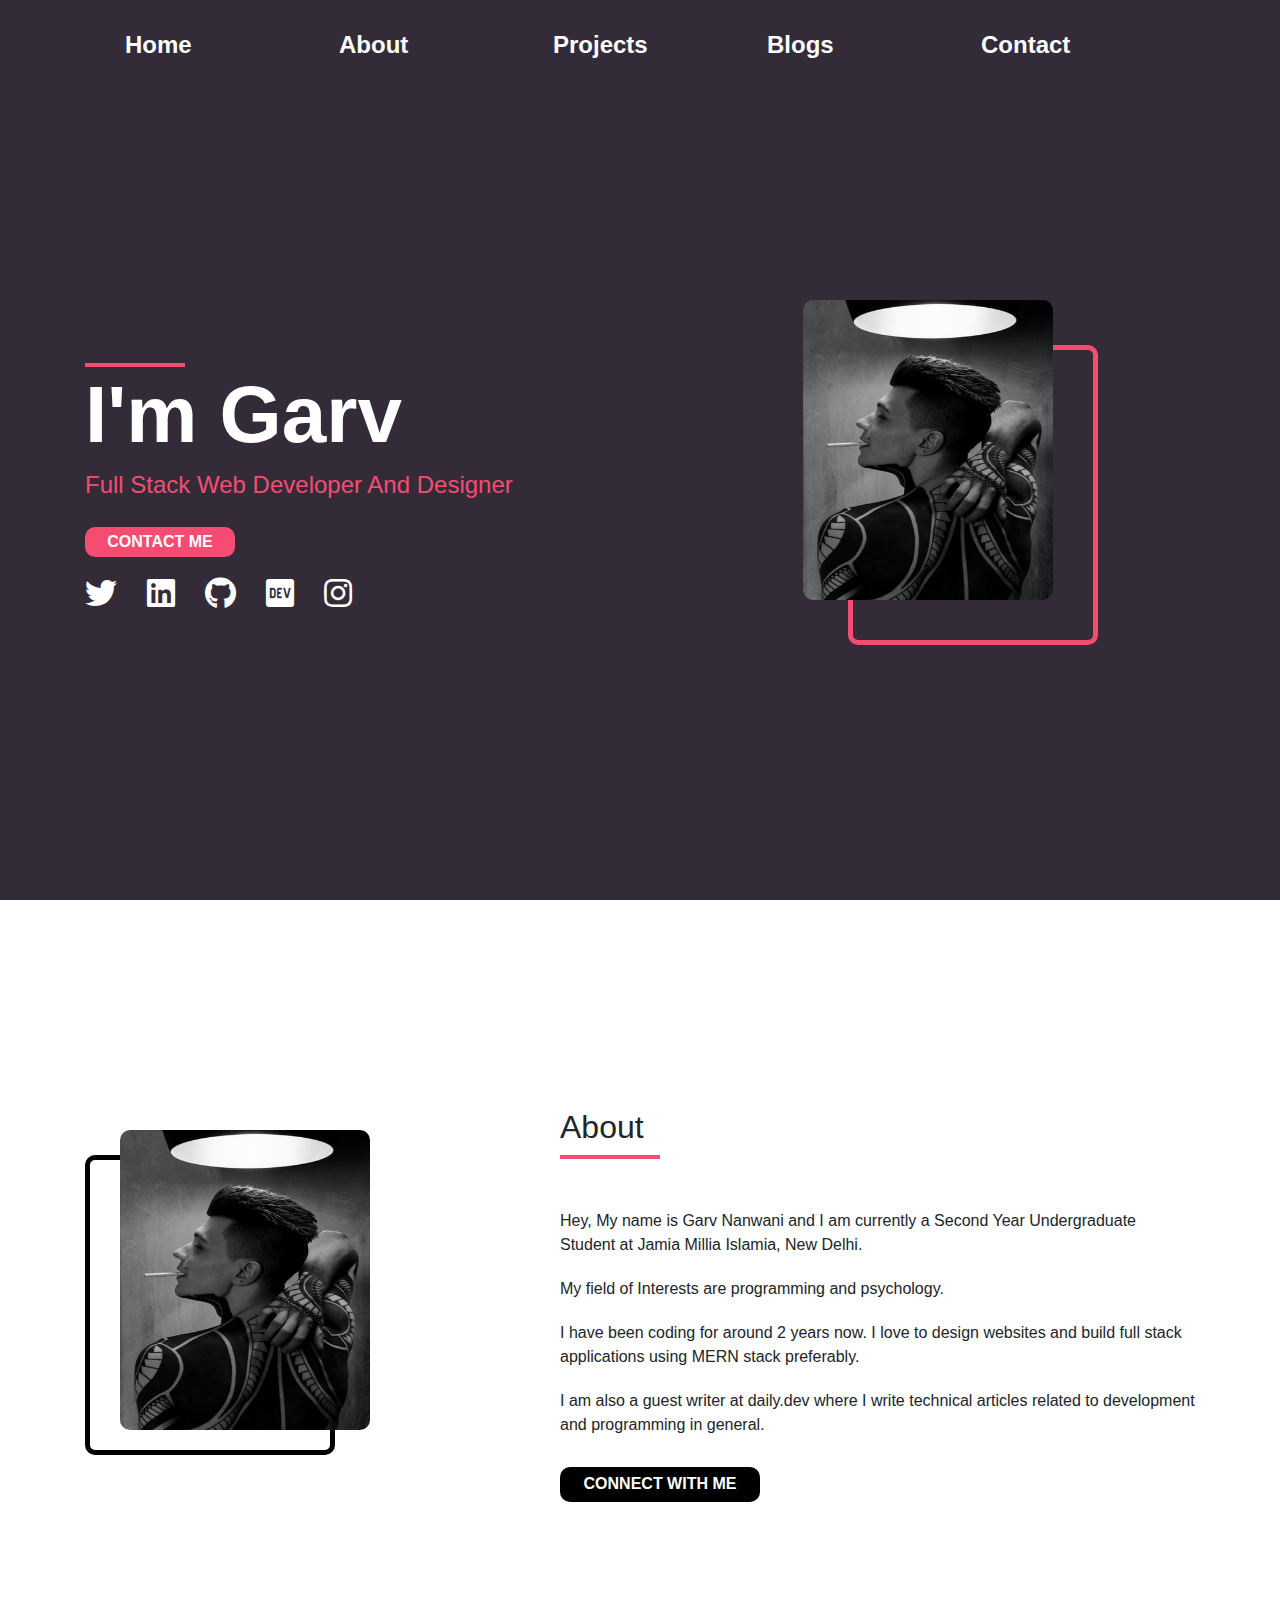
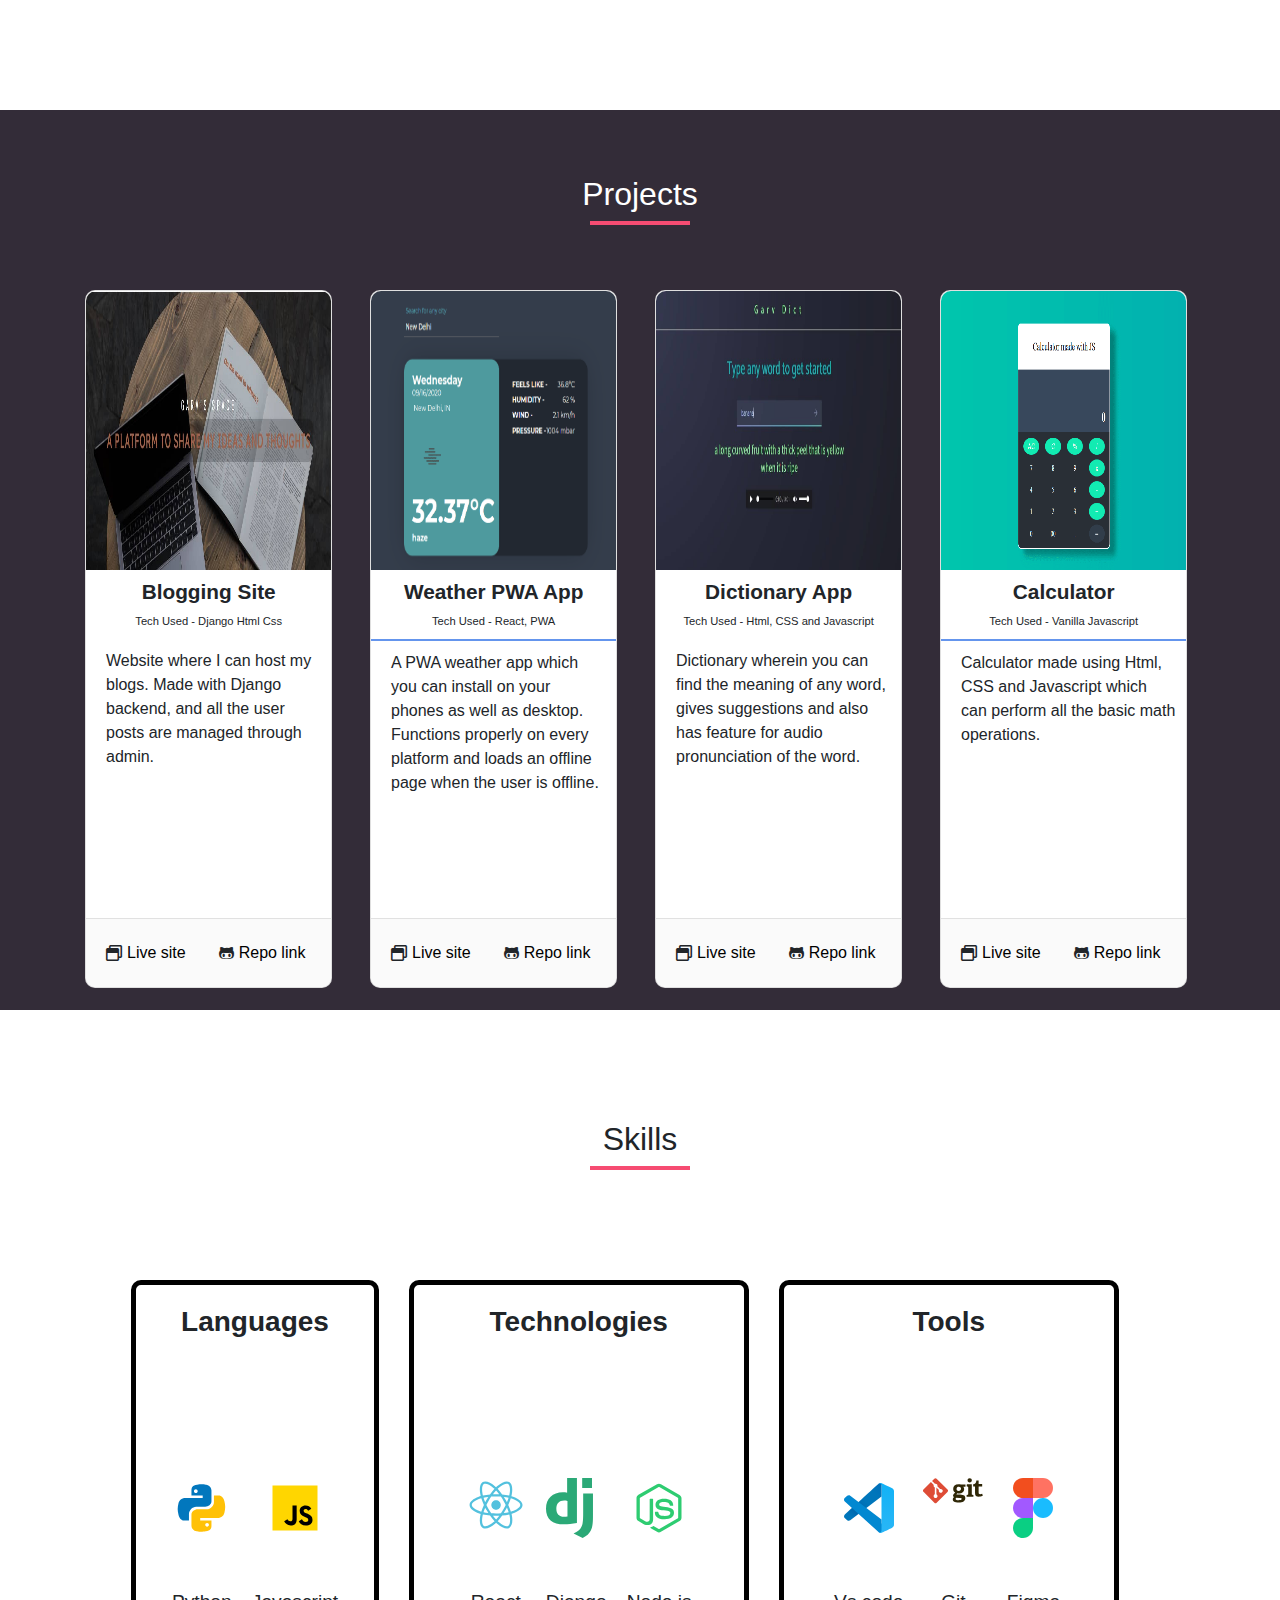
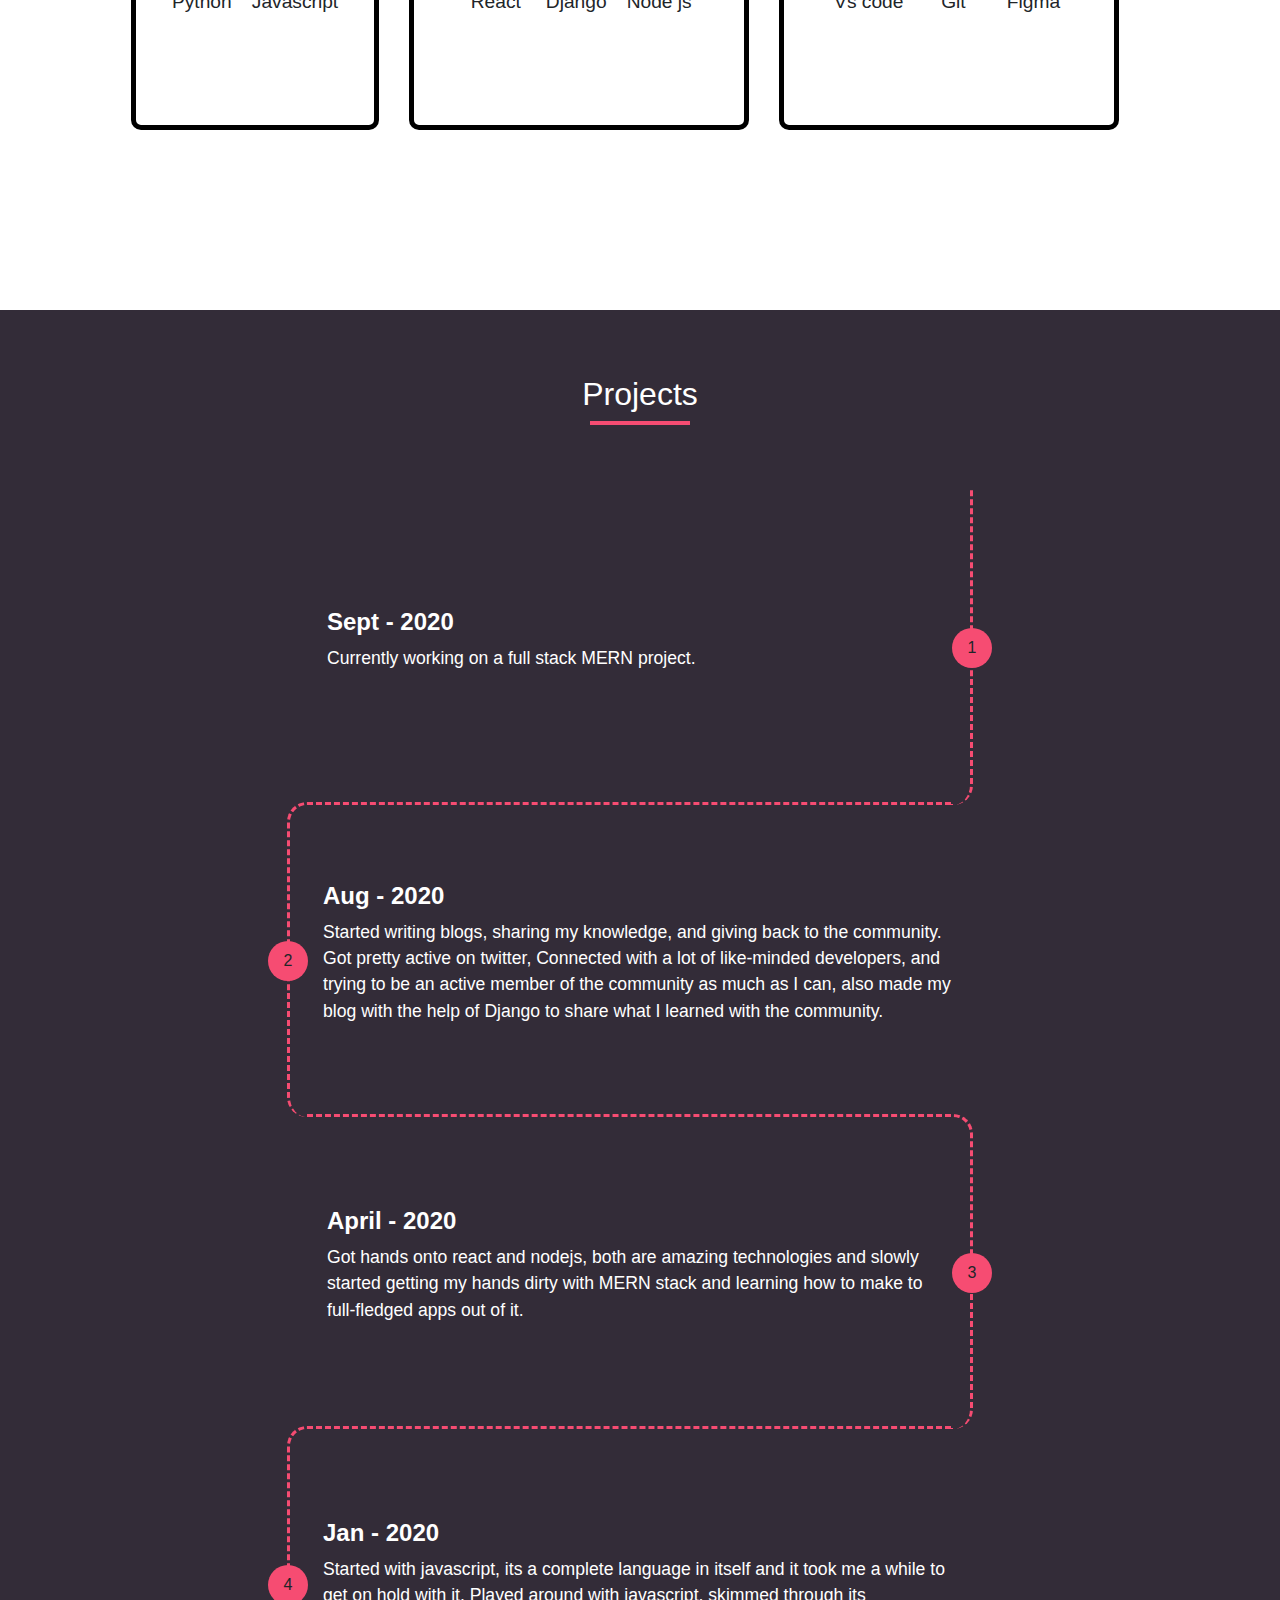
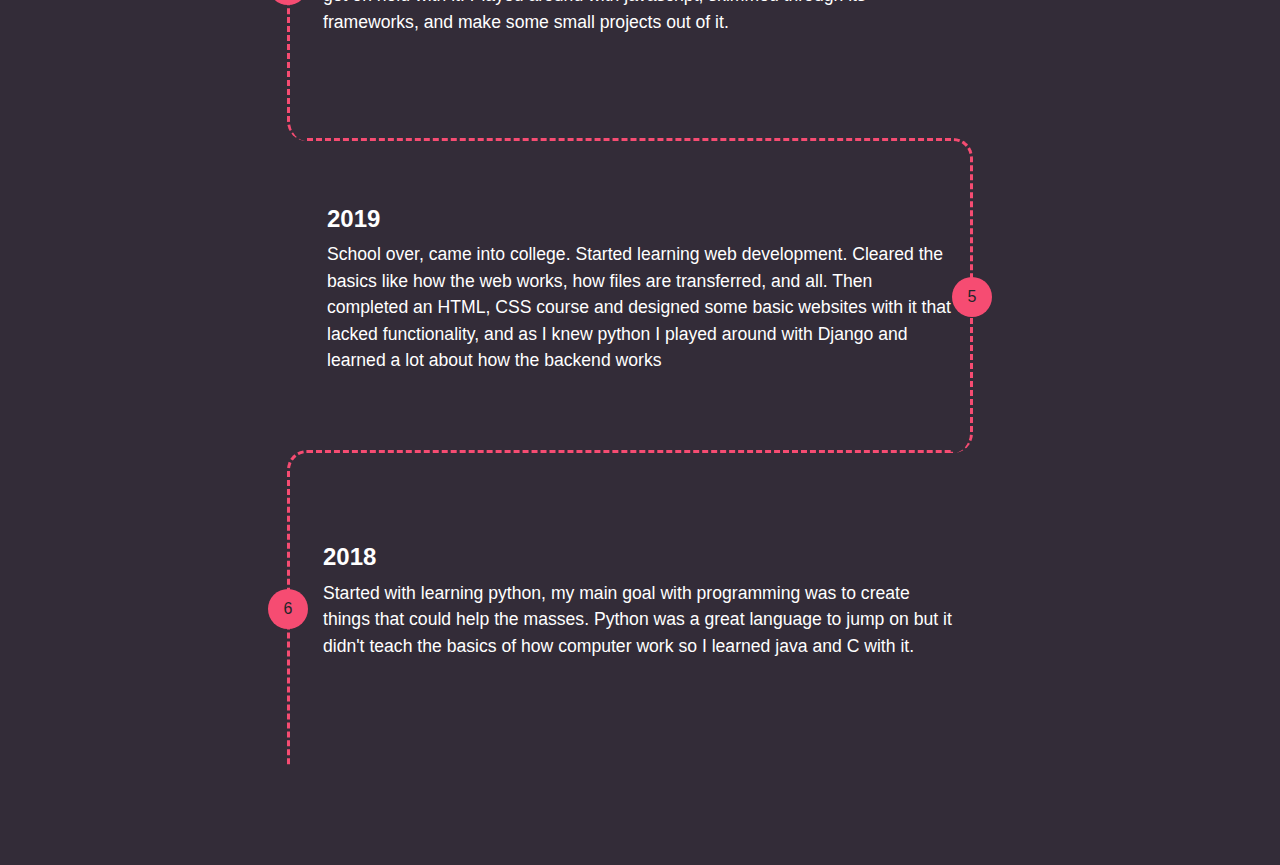
==== index.html @ 320e257b "bai tap webs" ====
<!DOCTYPE html>
<html lang="en">
  <head>
    <meta charset="utf-8" />
    <meta
      name="viewport"
      content="width=device-width, initial-scale=1, shrink-to-fit=no"
    />
    <link
      rel="stylesheet"
      href="https://maxcdn.bootstrapcdn.com/bootstrap/4.0.0/css/bootstrap.min.css"
      integrity="sha384-Gn5384xqQ1aoWXA+058RXPxPg6fy4IWvTNh0E263XmFcJlSAwiGgFAW/dAiS6JXm"
      crossorigin="anonymous"
    />
    <link
      href="https://fonts.googleapis.com/css2?family=Lato:wght@400;700&display=swap"
      rel="stylesheet"
    />
    <link
      rel="stylesheet"
      href="https://use.fontawesome.com/releases/v5.6.3/css/all.css"
    />
    <link rel="stylesheet" href="./css/style.css" />
    <title>DEVERLOP</title>
  </head>
  <body>
    <section id="section-1">
      <div class="container-fluid header">
        <!-- list menu -->
        <div class="container menu">
          <nav>
            <ul>
              <li><a href="">Home</a></li>
              <li><a href="#section-2">About</a></li>
              <li><a href="">Projects</a></li>
              <li><a href="">Blogs</a></li>
              <li><a href="">Contact</a></li>
            </ul>
          </nav>
        </div>
        <!-- main avatar -->
        <div class="container main-avatar">
          <div class="row main">
            <div class="col-7 main-left">
              <div class="underline"></div>
              <h1>I'm Garv</h1>
              <h4>Full Stack Web Developer And Designer</h4>
              <a href="">CONTACT ME</a>
              <div class="icon-avt">
                <i class="fab fa-twitter"></i>
                <i class="fab fa-linkedin"></i>
                <i class="fab fa-github"></i>
                <i class="fab fa-dev"></i>
                <i class="fab fa-instagram"></i>
              </div>
            </div>
            <div class="col-5 main-right">
              <div class="rigth-avt">
                <img src="./img/avt.jfif" alt="" />
              </div>
            </div>
          </div>
        </div>
      </div>
    </section>
    <!-- ABOUT -->
    <section id="section-2">
      <div class="container-fluid about">
        <div class="container">
          <div class="row main-about">
            <div class="col-md-5 left-about">
              <div class="avatar-about">
                <img src="./img/avt.jfif" alt="" />
              </div>
            </div>
            <div class="col-md-7 right-about">
              <h2>About</h2>
              <div class="underline"></div>
              <p>
                Hey, My name is Garv Nanwani and I am currently a Second Year
                Undergraduate Student at Jamia Millia Islamia, New Delhi.
              </p>
              <p>My field of Interests are programming and psychology.</p>
              <p>
                I have been coding for around 2 years now. I love to design
                websites and build full stack applications using MERN stack
                preferably.
              </p>
              <p>
                I am also a guest writer at daily.dev where I write technical
                articles related to development and programming in general.
              </p>
              <a href="">CONNECT WITH ME</a>
            </div>
          </div>
        </div>
      </div>
    </section>
    <!-- PROJECTS -->
    <section id="section-3">
      <div class="container-fluid project">
        <div class="container">
          <div class="item">
            <h2>Projects</h2>
            <div class="underline"></div>
          </div>
          <div class="row main-project">
            <div class="col-md-3 col-sm-6">
              <div class="card">
                <img src="./img/prd-1.jpg" alt="" />
                <div class="conten">
                  <h2>Blogging Site</h2>
                  <span>Tech Used - Django Html Css</span>
                  <p>
                    Website where I can host my blogs. Made with Django backend,
                    and all the user posts are managed through admin.
                  </p>
                </div>
                <div class="btn-prd">
                  <div class="btn-prd-left">
                    <i class="far fa-window-restore"></i>
                    <a href="">Live site</a>
                  </div>
                  <div class="btn-prd-right">
                    <i class="fab fa-github-alt"></i>
                    <a href="">Repo link</a>
                  </div>
                </div>
              </div>
            </div>
            <div class="col-md-3 col-sm-6">
              <div class="card">
                <img src="./img/prd-2.png" alt="" />
                <div class="conten">
                  <h2>Weather PWA App</h2>
                  <span>Tech Used - React, PWA</span>
                  <div class="gach-ngang"></div>
                  <p>
                    A PWA weather app which you can install on your phones as
                    well as desktop. Functions properly on every platform and
                    loads an offline page when the user is offline.
                  </p>
                </div>
                <div class="btn-prd">
                  <div class="btn-prd-left">
                    <i class="far fa-window-restore"></i>
                    <a href="">Live site</a>
                  </div>
                  <div class="btn-prd-right">
                    <i class="fab fa-github-alt"></i>
                    <a href="">Repo link</a>
                  </div>
                </div>
              </div>
            </div>
            <div class="col-md-3 col-sm-6">
              <div class="card">
                <img src="./img/prd-3.jpg" alt="" />
                <div class="conten">
                  <h2>Dictionary App</h2>
                  <span>Tech Used - Html, CSS and Javascript</span>
                  <p>
                    Dictionary wherein you can find the meaning of any word,
                    gives suggestions and also has feature for audio
                    pronunciation of the word.
                  </p>
                </div>
                <div class="btn-prd">
                  <div class="btn-prd-left">
                    <i class="far fa-window-restore"></i>
                    <a href="">Live site</a>
                  </div>
                  <div class="btn-prd-right">
                    <i class="fab fa-github-alt"></i>
                    <a href="">Repo link</a>
                  </div>
                </div>
              </div>
            </div>
            <div class="col-md-3 col-sm-6">
              <div class="card">
                <img src="./img/prd-4.png" alt="" />
                <div class="conten">
                  <h2>Calculator</h2>
                  <span>Tech Used - Vanilla Javascript</span>
                  <div class="gach-ngang"></div>
                  <p>
                    Calculator made using Html, CSS and Javascript which can
                    perform all the basic math operations.
                  </p>
                </div>
                <div class="btn-prd">
                  <div class="btn-prd-left">
                    <i class="far fa-window-restore"></i>
                    <a href="">Live site</a>
                  </div>
                  <div class="btn-prd-right">
                    <i class="fab fa-github-alt"></i>
                    <a href="">Repo link</a>
                  </div>
                </div>
              </div>
            </div>
          </div>
        </div>
      </div>
    </section>
    <section id="section-4">
      <div class="container-fluid skill">
        <div class="container">
          <div class="item-1">
            <h2>Skills</h2>
            <div class="underline"></div>
          </div>
          <div class="row main-skill">
            <div class="col-md-3">
              <div class="prd-sklill">
                <h3>Languages</h3>
                <div class="row">
                  <div class="item-skill">
                    <img src="./img/python.svg" alt="" />
                    <p>Python</p>
                  </div>
                  <div class="item-skill">
                    <img src="./img/js.svg" alt="" />
                    <p>Javascript</p>
                  </div>
                </div>
              </div>
            </div>
            <div class="col-md-4">
              <div class="prd-sklill">
                <h3>Technologies</h3>
                <div class="row">
                  <div class="item-skill">
                    <img src="./img/react.svg" alt="" />
                    <p>React</p>
                  </div>
                  <div class="item-skill">
                    <img src="./img/dj.svg" alt="" />
                    <p>Django</p>
                  </div>
                  <div class="item-skill">
                    <img src="./img/nodejs.svg" alt="" />
                    <p>Node js</p>
                  </div>
                </div>
              </div>
            </div>
            <div class="col-md-4">
              <div class="prd-sklill">
                <h3>Tools</h3>
                <div class="row">
                  <div class="item-skill">
                    <img src="./img/vscode.svg" alt="" />
                    <p>Vs code</p>
                  </div>
                  <div class="item-skill">
                    <img src="./img/git.svg" alt="" />
                    <p>Git</p>
                  </div>
                  <div class="item-skill">
                    <img src="./img/figma.svg" alt="" />
                    <p>Figma</p>
                  </div>
                </div>
              </div>
            </div>
          </div>
        </div>
      </div>
    </section>
    <!-- Time line -->
    <section id="timeline">
      <div class="container-fluid timeline">
        <div class="container main-timeline">
          <div class="item">
            <h2>Projects</h2>
            <div class="underline"></div>
          </div>
          <div class="prd-timeline-1">
            <div class="item-prd-1">
              <h4>Sept - 2020</h4>
              <p>Currently working on a full stack MERN project.</p>
            </div>
            <div class="span-prd-1">
              <span>1</span>
            </div>
          </div>
          <div class="prd-timeline-2">
            <div class="span-prd-1 span-prd-2">
              <span>2</span>
            </div>
            <div class="item-prd-2">
              <h4>Aug - 2020</h4>
              <p>
                Started writing blogs, sharing my knowledge, and giving back to
                the community. Got pretty active on twitter, Connected with a
                lot of like-minded developers, and trying to be an active member
                of the community as much as I can, also made my blog with the
                help of Django to share what I learned with the community.
              </p>
            </div>
          </div>
          <div class="prd-timeline-3">
            <div class="item-prd-1">
              <h4>April - 2020</h4>
              <p>
                Got hands onto react and nodejs, both are amazing technologies
                and slowly started getting my hands dirty with MERN stack and
                learning how to make to full-fledged apps out of it.
              </p>
            </div>
            <div class="span-prd-1">
              <span>3</span>
            </div>
          </div>
          <div class="prd-timeline-2">
            <div class="span-prd-1 span-prd-2">
              <span>4</span>
            </div>
            <div class="item-prd-2">
              <h4>Jan - 2020</h4>
              <p>
                Started with javascript, its a complete language in itself and
                it took me a while to get on hold with it. Played around with
                javascript, skimmed through its frameworks, and make some small
                projects out of it.
              </p>
            </div>
          </div>
          <div class="prd-timeline-3">
            <div class="item-prd-1">
              <h4>2019</h4>
              <p>
                School over, came into college. Started learning web
                development. Cleared the basics like how the web works, how
                files are transferred, and all. Then completed an HTML, CSS
                course and designed some basic websites with it that lacked
                functionality, and as I knew python I played around with Django
                and learned a lot about how the backend works
              </p>
            </div>
            <div class="span-prd-1">
              <span>5</span>
            </div>
          </div>
          <div class="prd-timeline-2 prd-timeline-4">
            <div class="span-prd-1 span-prd-2">
              <span>6</span>
            </div>
            <div class="item-prd-2">
              <h4>2018</h4>
              <p>
                Started with learning python, my main goal with programming was
                to create things that could help the masses. Python was a great
                language to jump on but it didn't teach the basics of how
                computer work so I learned java and C with it.
              </p>
            </div>
          </div>
        </div>
      </div>
    </section>
    <!-- Optional JavaScript -->
    <!-- jQuery first, then Popper.js, then Bootstrap JS -->
    <script
      src="https://code.jquery.com/jquery-3.2.1.slim.min.js"
      integrity="sha384-KJ3o2DKtIkvYIK3UENzmM7KCkRr/rE9/Qpg6aAZGJwFDMVNA/GpGFF93hXpG5KkN"
      crossorigin="anonymous"
    ></script>
    <script
      src="https://cdnjs.cloudflare.com/ajax/libs/popper.js/1.12.9/umd/popper.min.js"
      integrity="sha384-ApNbgh9B+Y1QKtv3Rn7W3mgPxhU9K/ScQsAP7hUibX39j7fakFPskvXusvfa0b4Q"
      crossorigin="anonymous"
    ></script>
    <script
      src="https://maxcdn.bootstrapcdn.com/bootstrap/4.0.0/js/bootstrap.min.js"
      integrity="sha384-JZR6Spejh4U02d8jOt6vLEHfe/JQGiRRSQQxSfFWpi1MquVdAyjUar5+76PVCmYl"
      crossorigin="anonymous"
    ></script>
  </body>
</html>
---- css/style.css ----
body {
  margin: 0;
  padding: 0;
}

*,
::after ::before {
  margin: 0;
  padding: 0;
}

.header {
  height: 100vh;
  background-color: #332c38;
}

/* menu */
.menu {
  height: 10vh;
  /* background-color: blue; */
}

.menu > nav {
  height: inherit;
  /* background-color: crimson; */
}

.menu > nav > ul {
  display: flex;
  justify-content: center;
  align-items: center;
  height: inherit;
  /* background-color: blue; */
}

.menu > nav > ul > li {
  list-style: none;
  /* background-color: blueviolet; */
  width: 100%;
}

.menu > nav > ul > li > a {
  color: white;
  font-size: 1.5rem;
  font-weight: 600;
  transition: color 1s;
}

.menu > nav > ul > li > a:hover {
  text-decoration: none;
  color: #f64c72;
}

/* main-avatar */
.main-avatar {
  /* background-color: aqua; */
  height: 90vh;
}

.main-avatar .main {
  height: inherit;
  /* background-color: brown; */
}

.main-avatar .main .main-left {
  height: inherit;
  display: flex;
  flex-direction: column;
  justify-content: center;
  /* background-color: chartreuse; */
}

.underline {
  width: 100px;
  border: 2px solid #f64c72;
}

.main-left > h1 {
  font-size: 5rem;
  color: white;
  font-weight: 600;
}

.main-left > h4 {
  color: #f64c72;
}

.main-left > a {
  width: 150px;
  height: 30px;
  display: flex;
  align-items: center;
  justify-content: center;
  background-color: #f64c72;
  border-radius: 10px;
  color: white;
  font-weight: 600;
  margin-top: 20px;
  transition: width 0.8s, height 0.8s, color 1s;
}

.main-left > a:hover {
  text-decoration: none;
  background-color: white;
  color: black;
  width: 155px;
  height: 35px;
  font-weight: 900;
}

.main-left .icon-avt {
  height: 50px;
  /* background-color: cornflowerblue; */
  margin-top: 20px;
  display: flex;
}

.main-left .icon-avt > i {
  font-size: 2rem;
  margin-right: 30px;
  color: white;
  cursor: pointer;
  transition: color 1s;
}

.main-left .icon-avt > i:hover {
  color: #f64c72;
}

.main-avatar .main .main-right {
  height: inherit;
  display: flex;
  align-items: center;
  justify-content: center;
  /* background-color: coral; */
}

.main-right .rigth-avt {
  width: 250px;
  height: 300px;
  border: 5px solid #f64c72;
  border-radius: 10px;
}

.main-right .rigth-avt > img {
  width: inherit;
  height: inherit;
  border-radius: 10px;
  margin-top: -50px;
  margin-left: -50px;
}

/* About */
.about {
  height: 90vh;
}

.about > div {
  height: inherit;
  /* background-color: blue; */
}

.main-about {
  height: inherit;
  /* background-color: coral; */
}

.main-about .left-about {
  /* background-color: red; */
  display: flex;
  align-items: center;
}

.avatar-about {
  width: 250px;
  height: 300px;
  border: 5px solid black;
  border-radius: 10px;
}

.avatar-about > img {
  width: inherit;
  height: inherit;
  border-radius: 10px;
  margin-top: -30px;
  margin-left: 30px;
}

.main-about .right-about {
  /* background-color: aqua; */
  display: flex;
  flex-direction: column;
  justify-content: center;
}

.right-about > p {
  margin-top: 50px;
  margin-bottom: -30px;
}

.right-about > a {
  margin-top: 60px;
  width: 200px;
  height: 35px;
  background-color: black;
  border-radius: 10px;
  color: white;
  display: flex;
  align-items: center;
  justify-content: center;
  font-weight: 600;
  transition: color 1s, background-color 3s;
}

.right-about > a:hover {
  text-decoration: none;
  background-color: white;
  color: black;
  border: 1px solid black;
  font-size: 1.1rem;
  font-weight: 800;
}

/* PROJECT */
.project {
  height: 100vh;
  background-color: #332c38;
}

.project .item {
  display: flex;
  flex-direction: column;
  align-items: center;
  justify-content: center;
  height: 20vh;
}

.project .item > h2 {
  color: white;
}

.project .main-project {
  height: 80vh;
}

.main-project > div {
  height: inherit;
}

.card {
  height: inherit;
  border-radius: 10px;
  display: flex;
  flex-direction: column;
  align-items: center;
  width: 97%;
  height: 97%;
  transition: height 0.4s, width 0.4s;
}

.card:hover {
  width: 100%;
  height: 100%;
}

.card > img {
  height: 40%;
  width: 100%;
  border-radius: 10px 10px 0px 0px;
}

.conten {
  display: flex;
  flex-direction: column;
  align-items: center;
  height: 50%;
}

.conten > h2 {
  font-size: 1.3rem;
  font-weight: 700;
  margin-top: 10px;
}

.conten > span {
  font-size: 0.7rem;
  margin-bottom: 10px;
}

.conten > p {
  margin-left: 20px;
  margin-top: 10px;
  margin-right: 10px;
}

.card .btn-prd {
  height: 10%;
  width: 100%;
  border-radius: 0px 0px 10px 10px;
  background-color: #fafafa;
  display: flex;
  align-items: center;
  border-top: 1px solid #e1e1e1;
}

.btn-prd-left {
  /* margin-right: 10px; */
  width: 50%;
  height: 100%;
  display: flex;
  align-items: center;
  transition: height 0.5s, width 0.5s;
}

.btn-prd-left > i {
  margin-left: 20px;
  margin-right: 5px;
}

.btn-prd-left > a {
  color: black;
}

.btn-prd-right {
  height: 100%;
  display: flex;
  align-items: center;
  transition: height 0.5s, width 0.5s;
}

.btn-prd-right > i {
  margin-right: 5px;
  margin-left: 10px;
}

.btn-prd-right > a {
  color: black;
}

.btn-prd-left:hover {
  width: 55%;
  height: 110%;
  border-radius: 30px;
  background-color: rgba(74, 236, 25, 0.7);
  color: white;
  font-weight: 600;
  font-size: 1.1rem;
}

.btn-prd-left > a:hover {
  color: white;
  text-decoration: none;
}

.btn-prd-right:hover {
  width: 55%;
  height: 110%;
  border-radius: 30px;
  background-color: rgba(74, 236, 25, 0.7);
  color: white;
  font-weight: 600;
  font-size: 1.1rem;
}

.btn-prd-right > a:hover {
  color: white;
  text-decoration: none;
}

.gach-ngang {
  width: 100%;
  border: 1px solid;
  color: cornflowerblue;
}
/* SKILL */
.skill {
  height: 100vh;
  /* background-color: aqua; */
}
.skill .item-1 {
  display: flex;
  height: 30vh;
  flex-direction: column;
  justify-content: center;
  align-items: center;
}
.main-skill {
  width: 100%;
  height: 50vh;
  /* background-color: brown; */
  display: flex;
  justify-content: center;
}
/* .main-skill > div {
  border: 1px solid;
} */
.prd-sklill {
  height: 100%;
  width: 100%;
  background-color: white;
  border: 5px solid black;
  border-radius: 10px;
  display: flex;
  flex-direction: column;
  align-items: center;
  /* justify-content: center; */
}
.prd-sklill > h3 {
  margin-top: 20px;
  font-weight: 700;
}
.prd-sklill > div {
  height: 80%;
  width: 100%;
  /* background-color: blue; */
  display: flex;
  justify-content: center;
}
.item-skill {
  /* width: 50%; */
  height: 100%;
  /* border: 1px solid; */
  display: flex;
  flex-direction: column;
  align-items: center;
  justify-content: center;
  margin: 0px 10px 0px 10px;
}
.item-skill > img {
  width: 60px;
  height: 60px;
}
.item-skill > p {
  margin-top: 50px;
  margin-bottom: -50px;
  font-size: 1.2rem;
}
/* time line */
.timeline {
  /* height: 200vh; */
  background-color: #332c38;
}
.timeline .item {
  display: flex;
  height: 20vh;
  flex-direction: column;
  justify-content: center;
  align-items: center;
}
.main-timeline {
  display: flex;
  flex-direction: column;
  align-items: center;
  padding-bottom: 100px;
}
.prd-timeline-1 {
  height: 35vh;
  width: 60%;
  /* background-color: azure; */
  display: flex;
  align-items: center;
  border-right: 3px dashed #f64c72;
  /* border-bottom: 3px dashed #f64c72; */
  border-radius: 0px 0px 20px 0px;
}
.item-prd-1 {
  width: 100%;
  margin-left: 20px;
}
.span-prd-1 {
  height: inherit;
  /* border: 1px solid; */
  /* width: 1%; */
  display: flex;
  align-items: center;
  margin-right: -22px;
}
.span-prd-1 > span {
  background-color: #f64c72;
  width: 40px;
  height: 40px;
  border-radius: 20px;
  display: flex;
  align-items: center;
  justify-content: center;
}
.prd-timeline-2 {
  height: 35vh;
  width: 60%;
  /* background-color: azure; */
  display: flex;
  align-items: center;
  border-top: 3px dashed #f64c72;
  border-left: 3px dashed #f64c72;
  border-radius: 20px 0px 0px 20px;
  margin-left: -40px;
  margin-top: -3px;
}
.span-prd-2 {
  margin-left: -22px;
  margin-right: 15px;
}
.prd-timeline-3 {
  height: 35vh;
  width: 60%;
  /* background-color: azure; */
  display: flex;
  align-items: center;
  border-top: 3px dashed #f64c72;
  border-right: 3px dashed #f64c72;
  border-radius: 0px 20px 20px 0px;
  margin-top: -3px;
}
.prd-timeline-4 {
  border-radius: 20px 0px 0px 0px;
}
.main-timeline .item > h2 {
  color: white;
}
.main-timeline h4 {
  color: white;
  font-weight: bold;
  font-family: var(--ff-primary);
}
.main-timeline p {
  color: white;
  font-size: 1.1rem;
}
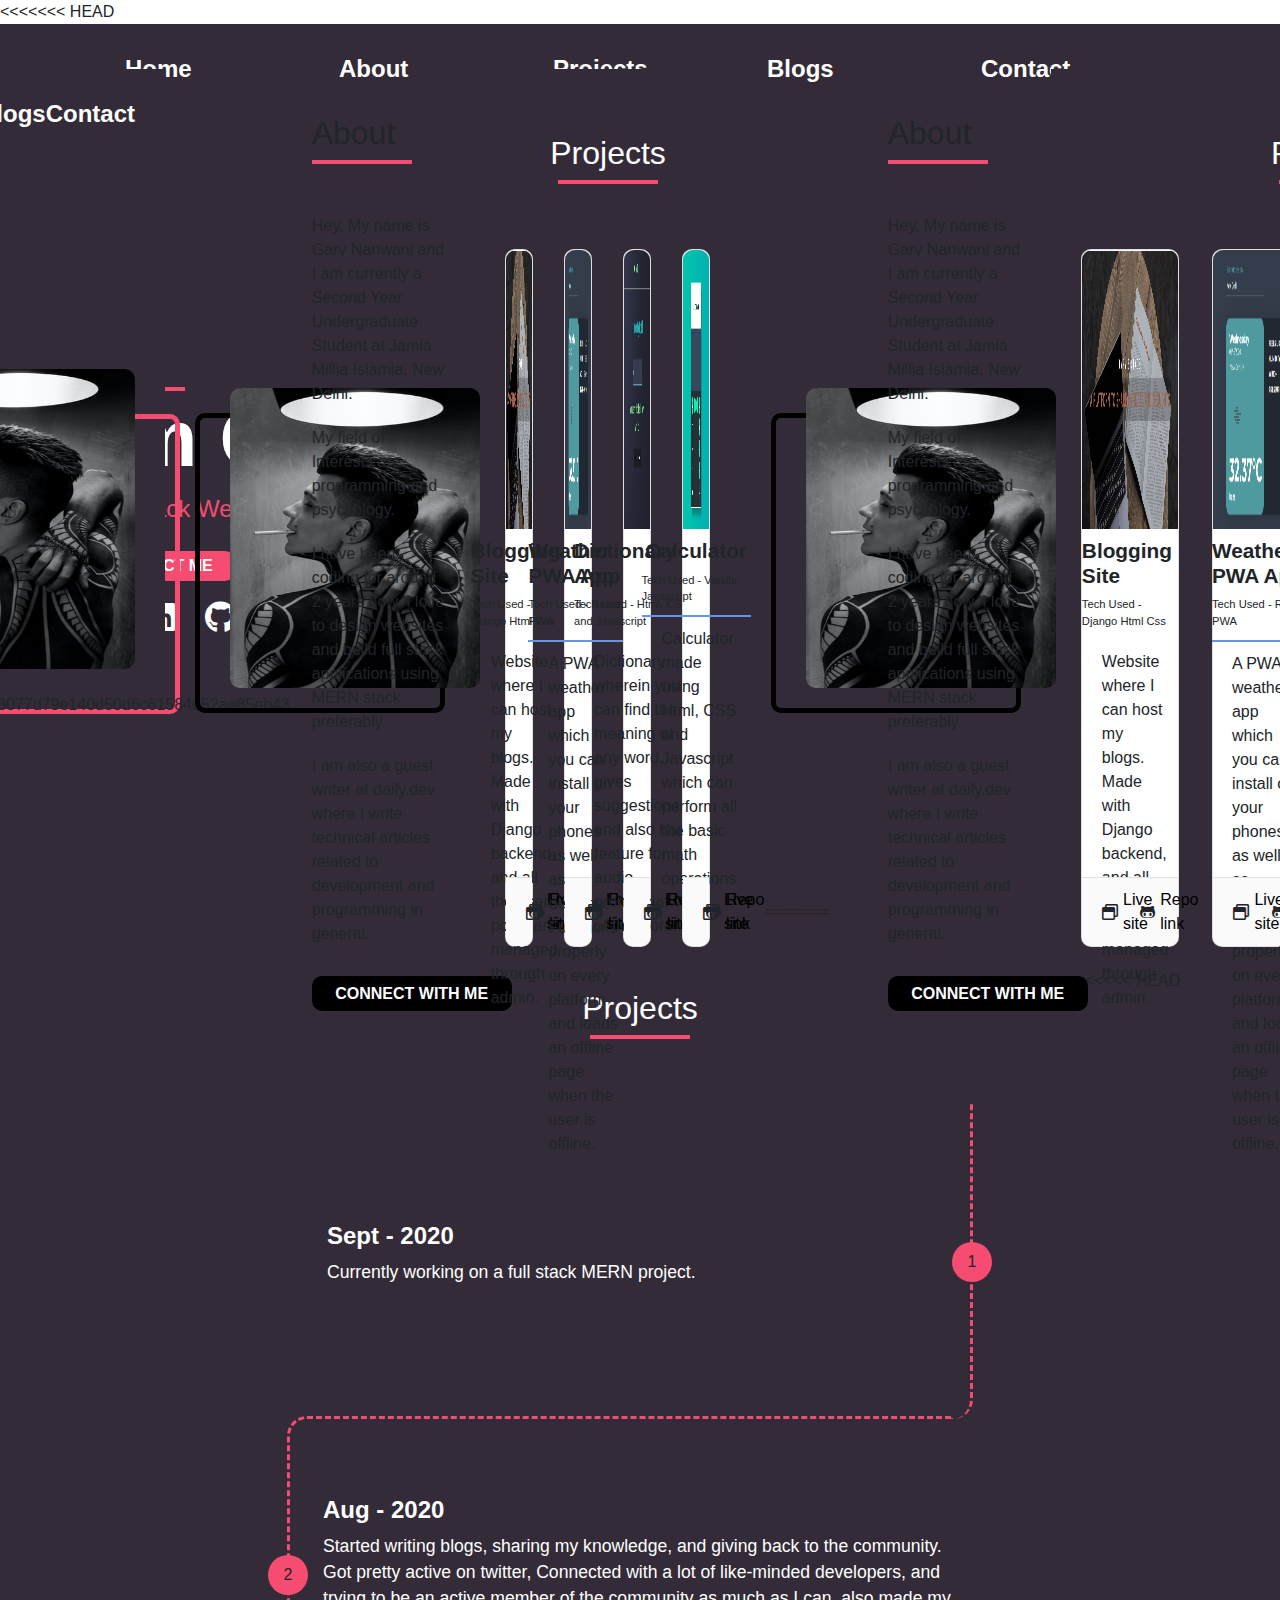
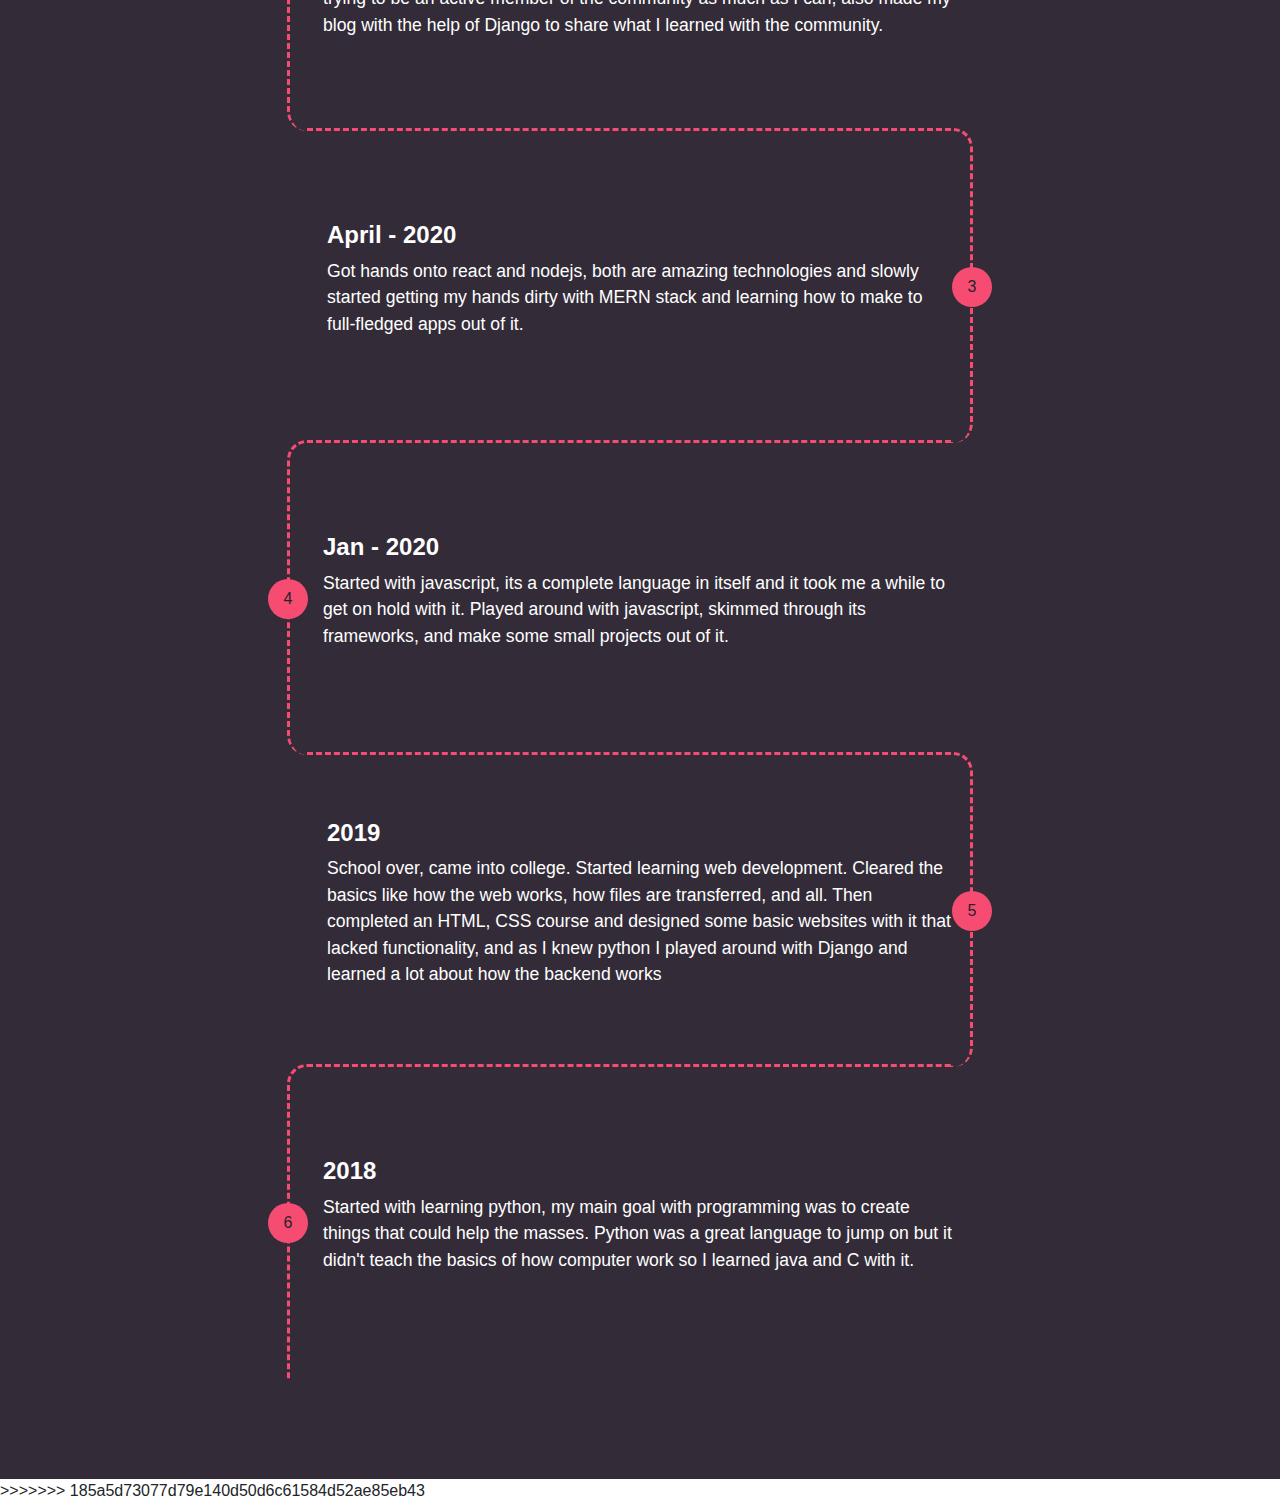
==== commit 5f3dce6f: "Merge branch 'master' of https://github.com/tien-bk-97/webs-1" ====
--- a/index.html
+++ b/index.html
@@ -1,5 +1,6 @@
 <!DOCTYPE html>
 <html lang="en">
+<<<<<<< HEAD
   <head>
     <meta charset="utf-8" />
     <meta
@@ -58,10 +59,59 @@
               <div class="rigth-avt">
                 <img src="./img/avt.jfif" alt="" />
               </div>
-            </div>
-          </div>
-        </div>
+=======
+
+<head>
+  <meta charset="utf-8" />
+  <meta name="viewport" content="width=device-width, initial-scale=1, shrink-to-fit=no" />
+  <link rel="stylesheet" href="https://maxcdn.bootstrapcdn.com/bootstrap/4.0.0/css/bootstrap.min.css"
+    integrity="sha384-Gn5384xqQ1aoWXA+058RXPxPg6fy4IWvTNh0E263XmFcJlSAwiGgFAW/dAiS6JXm" crossorigin="anonymous" />
+  <link href="https://fonts.googleapis.com/css2?family=Lato:wght@400;700&display=swap" rel="stylesheet" />
+  <link rel="stylesheet" href="https://use.fontawesome.com/releases/v5.6.3/css/all.css" />
+  <link rel="stylesheet" href="./css/style.css" />
+  <title>DEVERLOP</title>
+</head>
+
+<body>
+  <section id="section-1">
+    <div class="container-fluid header">
+      <!-- list menu -->
+      <div class="container menu">
+        <nav>
+          <ul>
+            <li><a href="">Home</a></li>
+            <li><a href="#section-2">About</a></li>
+            <li><a href="">Projects</a></li>
+            <li><a href="">Blogs</a></li>
+            <li><a href="">Contact</a></li>
+          </ul>
+        </nav>
       </div>
+      <!-- main avatar -->
+      <div class="container main-avatar">
+        <div class="row main">
+          <div class="col-7 main-left">
+            <div class="underline"></div>
+            <h1>I'm Garv</h1>
+            <h4>Full Stack Web Developer And Designer</h4>
+            <a href="">CONTACT ME</a>
+            <div class="icon-avt">
+              <i class="fab fa-twitter"></i>
+              <i class="fab fa-linkedin"></i>
+              <i class="fab fa-github"></i>
+              <i class="fab fa-dev"></i>
+              <i class="fab fa-instagram"></i>
+            </div>
+          </div>
+          <div class="col-5 main-right">
+            <div class="rigth-avt">
+              <img src="./img/avt.jfif" alt="" />
+>>>>>>> 185a5d73077d79e140d50d6c61584d52ae85eb43
+            </div>
+          </div>
+        </div>
+      </div>
+<<<<<<< HEAD
     </section>
     <!-- ABOUT -->
     <section id="section-2">
@@ -198,12 +248,151 @@
                     <i class="fab fa-github-alt"></i>
                     <a href="">Repo link</a>
                   </div>
-                </div>
-              </div>
-            </div>
+=======
+    </div>
+  </section>
+  <!-- ABOUT -->
+  <section id="section-2">
+    <div class="container-fluid about">
+      <div class="container">
+        <div class="row main-about">
+          <div class="col-md-5 left-about">
+            <div class="avatar-about">
+              <img src="./img/avt.jfif" alt="" />
+            </div>
+          </div>
+          <div class="col-md-7 right-about">
+            <h2>About</h2>
+            <div class="underline"></div>
+            <p>
+              Hey, My name is Garv Nanwani and I am currently a Second Year
+              Undergraduate Student at Jamia Millia Islamia, New Delhi.
+            </p>
+            <p>My field of Interests are programming and psychology.</p>
+            <p>
+              I have been coding for around 2 years now. I love to design
+              websites and build full stack applications using MERN stack
+              preferably.
+            </p>
+            <p>
+              I am also a guest writer at daily.dev where I write technical
+              articles related to development and programming in general.
+            </p>
+            <a href="">CONNECT WITH ME</a>
           </div>
         </div>
       </div>
+    </div>
+  </section>
+  <!-- PROJECTS -->
+  <section id="section-3">
+    <div class="container-fluid project">
+      <div class="container">
+        <div class="item">
+          <h2>Projects</h2>
+          <div class="underline"></div>
+        </div>
+        <div class="row main-project">
+          <div class="col-md-3 col-sm-6">
+            <div class="card">
+              <img src="./img/prd-1.jpg" alt="" />
+              <div class="conten">
+                <h2>Blogging Site</h2>
+                <span>Tech Used - Django Html Css</span>
+                <p>
+                  Website where I can host my blogs. Made with Django backend,
+                  and all the user posts are managed through admin.
+                </p>
+              </div>
+              <div class="btn-prd">
+                <div class="btn-prd-left">
+                  <i class="far fa-window-restore"></i>
+                  <a href="">Live site</a>
+                </div>
+                <div class="btn-prd-right">
+                  <i class="fab fa-github-alt"></i>
+                  <a href="">Repo link</a>
+                </div>
+              </div>
+            </div>
+          </div>
+          <div class="col-md-3 col-sm-6">
+            <div class="card">
+              <img src="./img/prd-2.png" alt="" />
+              <div class="conten">
+                <h2>Weather PWA App</h2>
+                <span>Tech Used - React, PWA</span>
+                <div class="gach-ngang"></div>
+                <p>
+                  A PWA weather app which you can install on your phones as
+                  well as desktop. Functions properly on every platform and
+                  loads an offline page when the user is offline.
+                </p>
+              </div>
+              <div class="btn-prd">
+                <div class="btn-prd-left">
+                  <i class="far fa-window-restore"></i>
+                  <a href="">Live site</a>
+                </div>
+                <div class="btn-prd-right">
+                  <i class="fab fa-github-alt"></i>
+                  <a href="">Repo link</a>
+                </div>
+              </div>
+            </div>
+          </div>
+          <div class="col-md-3 col-sm-6">
+            <div class="card">
+              <img src="./img/prd-3.jpg" alt="" />
+              <div class="conten">
+                <h2>Dictionary App</h2>
+                <span>Tech Used - Html, CSS and Javascript</span>
+                <p>
+                  Dictionary wherein you can find the meaning of any word,
+                  gives suggestions and also has feature for audio
+                  pronunciation of the word.
+                </p>
+              </div>
+              <div class="btn-prd">
+                <div class="btn-prd-left">
+                  <i class="far fa-window-restore"></i>
+                  <a href="">Live site</a>
+                </div>
+                <div class="btn-prd-right">
+                  <i class="fab fa-github-alt"></i>
+                  <a href="">Repo link</a>
+                </div>
+              </div>
+            </div>
+          </div>
+          <div class="col-md-3 col-sm-6">
+            <div class="card">
+              <img src="./img/prd-4.png" alt="" />
+              <div class="conten">
+                <h2>Calculator</h2>
+                <span>Tech Used - Vanilla Javascript</span>
+                <div class="gach-ngang"></div>
+                <p>
+                  Calculator made using Html, CSS and Javascript which can
+                  perform all the basic math operations.
+                </p>
+              </div>
+              <div class="btn-prd">
+                <div class="btn-prd-left">
+                  <i class="far fa-window-restore"></i>
+                  <a href="">Live site</a>
+                </div>
+                <div class="btn-prd-right">
+                  <i class="fab fa-github-alt"></i>
+                  <a href="">Repo link</a>
+>>>>>>> 185a5d73077d79e140d50d6c61584d52ae85eb43
+                </div>
+              </div>
+            </div>
+          </div>
+        </div>
+      </div>
+<<<<<<< HEAD
     </section>
     <section id="section-4">
       <div class="container-fluid skill">
@@ -263,12 +452,74 @@
                     <img src="./img/figma.svg" alt="" />
                     <p>Figma</p>
                   </div>
+=======
+    </div>
+  </section>
+  <section id="section-4">
+    <div class="container-fluid skill">
+      <div class="container">
+        <div class="item-1">
+          <h2>Skills</h2>
+          <div class="underline"></div>
+        </div>
+        <div class="row main-skill">
+          <div class="col-md-3">
+            <div class="prd-sklill">
+              <h3>Languages</h3>
+              <div class="row">
+                <div class="item-skill">
+                  <img src="./img/python.svg" alt="" />
+                  <p>Python</p>
+                </div>
+                <div class="item-skill">
+                  <img src="./img/js.svg" alt="" />
+                  <p>Javascript</p>
+                </div>
+              </div>
+            </div>
+          </div>
+          <div class="col-md-4">
+            <div class="prd-sklill">
+              <h3>Technologies</h3>
+              <div class="row">
+                <div class="item-skill">
+                  <img src="./img/react.svg" alt="" />
+                  <p>React</p>
+                </div>
+                <div class="item-skill">
+                  <img src="./img/dj.svg" alt="" />
+                  <p>Django</p>
+                </div>
+                <div class="item-skill">
+                  <img src="./img/nodejs.svg" alt="" />
+                  <p>Node js</p>
+                </div>
+              </div>
+            </div>
+          </div>
+          <div class="col-md-4">
+            <div class="prd-sklill">
+              <h3>Tools</h3>
+              <div class="row">
+                <div class="item-skill">
+                  <img src="./img/vscode.svg" alt="" />
+                  <p>Vs code</p>
+                </div>
+                <div class="item-skill">
+                  <img src="./img/git.svg" alt="" />
+                  <p>Git</p>
+                </div>
+                <div class="item-skill">
+                  <img src="./img/figma.svg" alt="" />
+                  <p>Figma</p>
+>>>>>>> 185a5d73077d79e140d50d6c61584d52ae85eb43
                 </div>
               </div>
             </div>
           </div>
         </div>
       </div>
+<<<<<<< HEAD
     </section>
     <!-- Time line -->
     <section id="timeline">
@@ -381,3 +632,113 @@
     ></script>
   </body>
 </html>
+=======
+    </div>
+  </section>
+  <!-- Time line -->
+  <section id="timeline">
+    <div class="container-fluid timeline">
+      <div class="container main-timeline">
+        <div class="item">
+          <h2>Projects</h2>
+          <div class="underline"></div>
+        </div>
+        <div class="prd-timeline-1">
+          <div class="item-prd-1">
+            <h4>Sept - 2020</h4>
+            <p>Currently working on a full stack MERN project.</p>
+          </div>
+          <div class="span-prd-1">
+            <span>1</span>
+          </div>
+        </div>
+        <div class="prd-timeline-2">
+          <div class="span-prd-1 span-prd-2">
+            <span>2</span>
+          </div>
+          <div class="item-prd-2">
+            <h4>Aug - 2020</h4>
+            <p>
+              Started writing blogs, sharing my knowledge, and giving back to
+              the community. Got pretty active on twitter, Connected with a
+              lot of like-minded developers, and trying to be an active member
+              of the community as much as I can, also made my blog with the
+              help of Django to share what I learned with the community.
+            </p>
+          </div>
+        </div>
+        <div class="prd-timeline-3">
+          <div class="item-prd-1">
+            <h4>April - 2020</h4>
+            <p>
+              Got hands onto react and nodejs, both are amazing technologies
+              and slowly started getting my hands dirty with MERN stack and
+              learning how to make to full-fledged apps out of it.
+            </p>
+          </div>
+          <div class="span-prd-1">
+            <span>3</span>
+          </div>
+        </div>
+        <div class="prd-timeline-2">
+          <div class="span-prd-1 span-prd-2">
+            <span>4</span>
+          </div>
+          <div class="item-prd-2">
+            <h4>Jan - 2020</h4>
+            <p>
+              Started with javascript, its a complete language in itself and
+              it took me a while to get on hold with it. Played around with
+              javascript, skimmed through its frameworks, and make some small
+              projects out of it.
+            </p>
+          </div>
+        </div>
+        <div class="prd-timeline-3">
+          <div class="item-prd-1">
+            <h4>2019</h4>
+            <p>
+              School over, came into college. Started learning web
+              development. Cleared the basics like how the web works, how
+              files are transferred, and all. Then completed an HTML, CSS
+              course and designed some basic websites with it that lacked
+              functionality, and as I knew python I played around with Django
+              and learned a lot about how the backend works
+            </p>
+          </div>
+          <div class="span-prd-1">
+            <span>5</span>
+          </div>
+        </div>
+        <div class="prd-timeline-2 prd-timeline-4">
+          <div class="span-prd-1 span-prd-2">
+            <span>6</span>
+          </div>
+          <div class="item-prd-2">
+            <h4>2018</h4>
+            <p>
+              Started with learning python, my main goal with programming was
+              to create things that could help the masses. Python was a great
+              language to jump on but it didn't teach the basics of how
+              computer work so I learned java and C with it.
+            </p>
+          </div>
+        </div>
+      </div>
+    </div>
+  </section>
+  <!-- Optional JavaScript -->
+  <!-- jQuery first, then Popper.js, then Bootstrap JS -->
+  <script src="https://code.jquery.com/jquery-3.2.1.slim.min.js"
+    integrity="sha384-KJ3o2DKtIkvYIK3UENzmM7KCkRr/rE9/Qpg6aAZGJwFDMVNA/GpGFF93hXpG5KkN" crossorigin="anonymous">
+  </script>
+  <script src="https://cdnjs.cloudflare.com/ajax/libs/popper.js/1.12.9/umd/popper.min.js"
+    integrity="sha384-ApNbgh9B+Y1QKtv3Rn7W3mgPxhU9K/ScQsAP7hUibX39j7fakFPskvXusvfa0b4Q" crossorigin="anonymous">
+  </script>
+  <script src="https://maxcdn.bootstrapcdn.com/bootstrap/4.0.0/js/bootstrap.min.js"
+    integrity="sha384-JZR6Spejh4U02d8jOt6vLEHfe/JQGiRRSQQxSfFWpi1MquVdAyjUar5+76PVCmYl" crossorigin="anonymous">
+  </script>
+</body>
+
+</html>
+>>>>>>> 185a5d73077d79e140d50d6c61584d52ae85eb43
